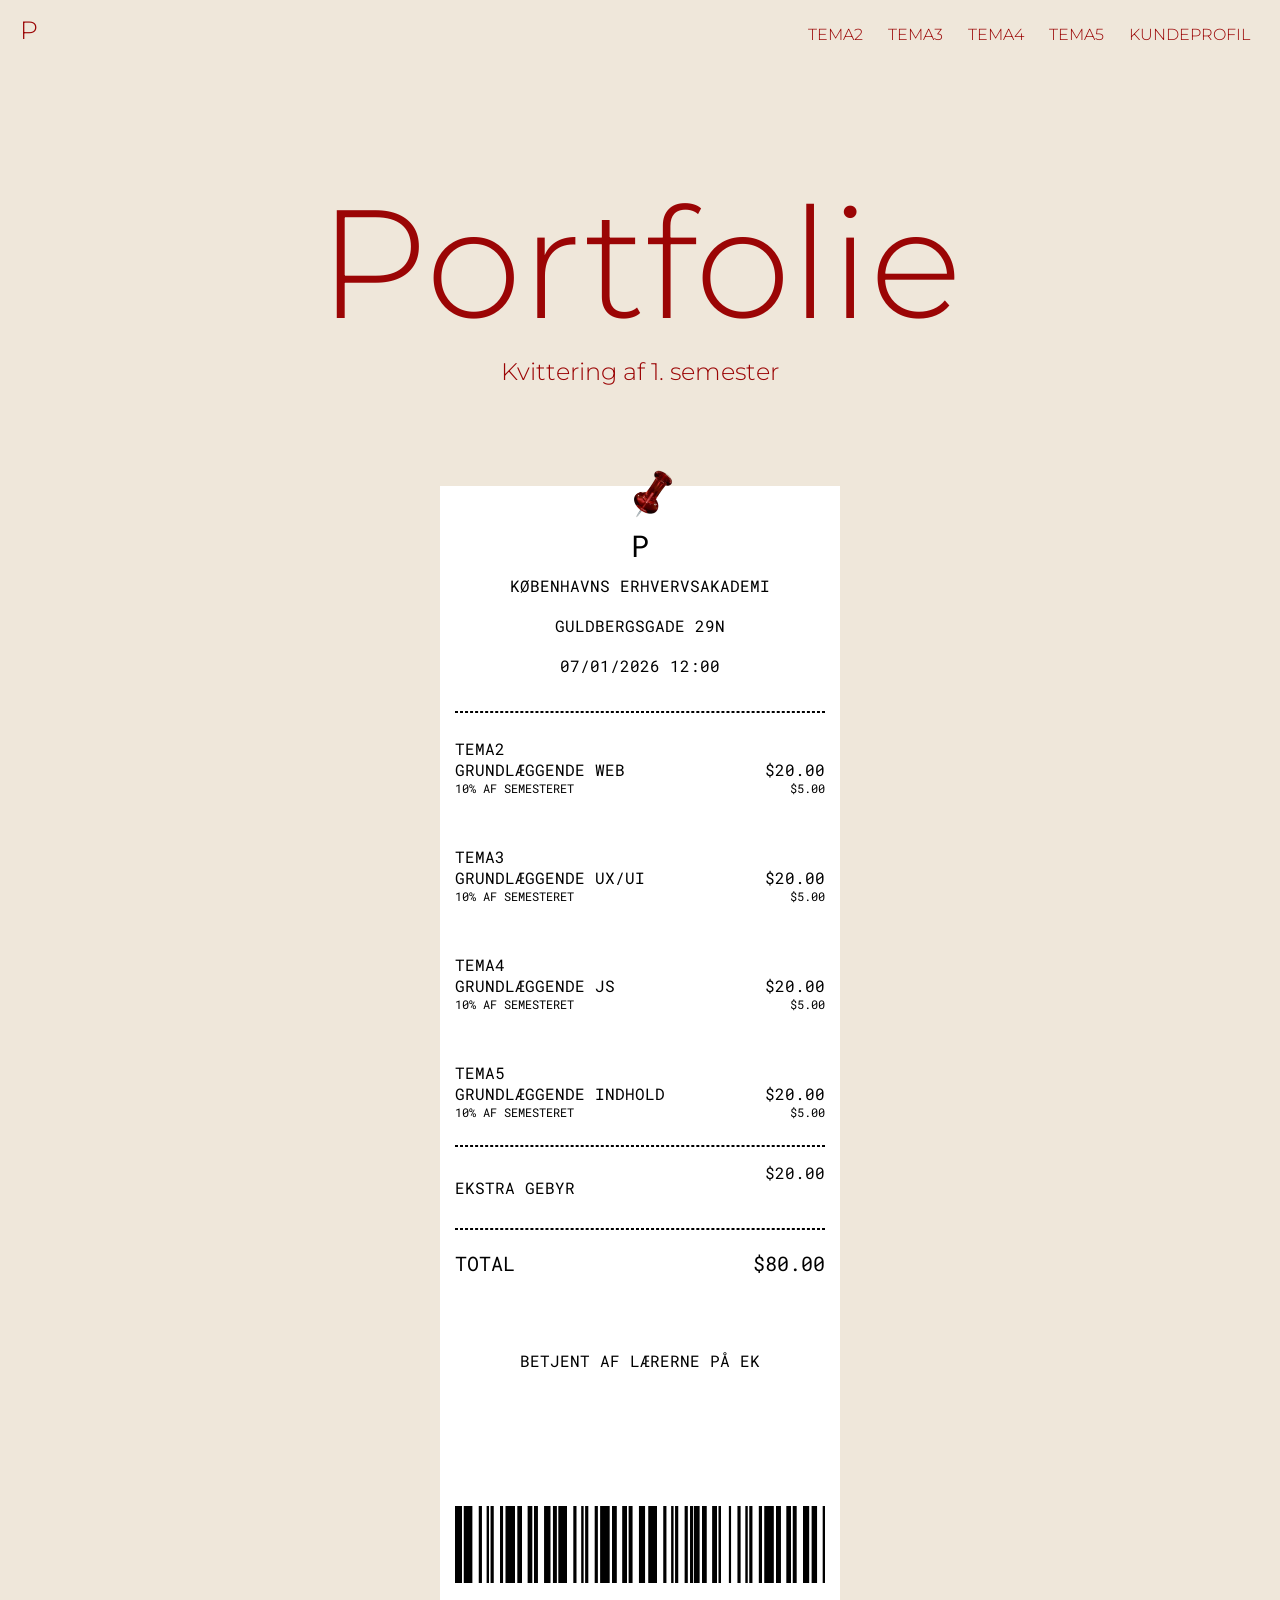
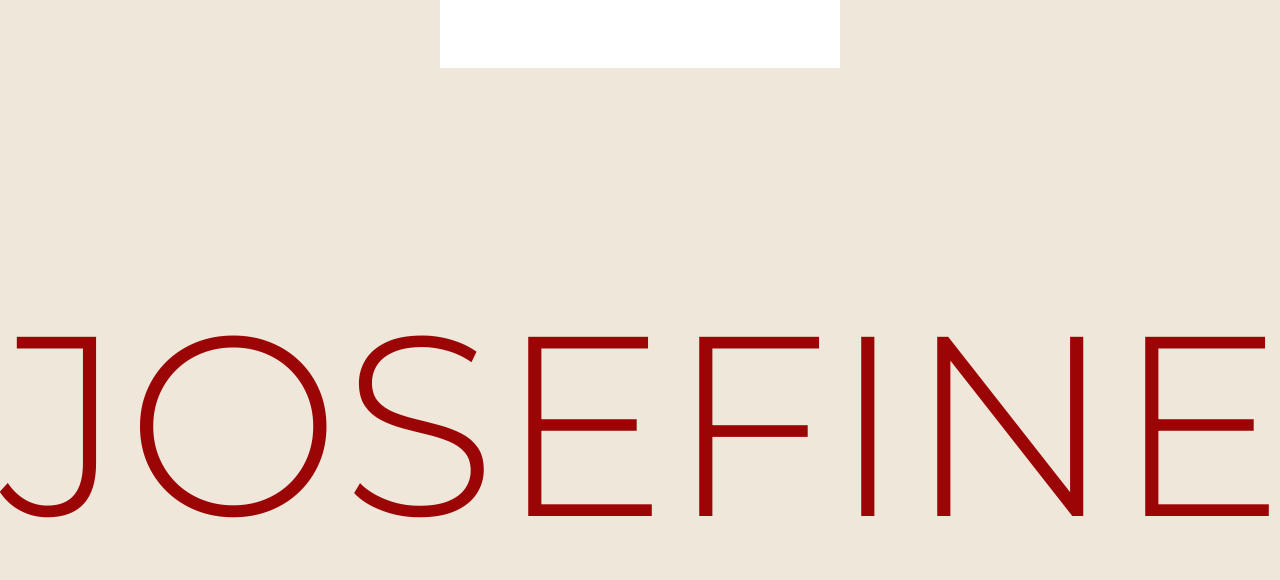
==== index.html @ 10d96a1a "new" ====
<!DOCTYPE html>
<html lang="da">

<head>
    <meta charset="UTF-8">
    <meta name="viewport" content="width=device-width, initial-scale=1.0">
    <title>Portfolie Josefine</title>
    <link rel="stylesheet" href="generel.css">
    <link rel="stylesheet" href="style.css">
    <link rel="stylesheet" href="menu.css">

    <link rel="preconnect" href="https://fonts.googleapis.com">
    <link rel="preconnect" href="https://fonts.gstatic.com" crossorigin>
    <link href="https://fonts.googleapis.com/css2?family=Montserrat:ital,wght@0,100..900;1,100..900&display=swap"
        rel="stylesheet">

    <link rel="preconnect" href="https://fonts.googleapis.com">
    <link rel="preconnect" href="https://fonts.gstatic.com" crossorigin>
    <link
        href="https://fonts.googleapis.com/css2?family=Montserrat:ital,wght@0,100..900;1,100..900&family=Roboto+Mono:ital,wght@0,100..700;1,100..700&display=swap"
        rel="stylesheet">

</head>

<body>
    <header>
        <div>
            <a class="logo" href="index.html">P</a>
        </div>
        <nav>
            <ul class="menu">
                <li><a href="tema2.html">tema2</a></li>
                <li><a href="tema3.html">tema3</a></li>
                <li><a href="tema4.html">tema4</a></li>
                <li><a href="tema5.html">tema5</a></li>
                <li><a href="kundeprofil.html">kundeprofil</a></li>

            </ul>


            <button class="burger">
                <span class="line"></span>
                <span class="line"></span>
                <span class="line"></span>
            </button>
        </nav>


    </header>

    <main>
        <div class="overskrift">
            <h1>Portfolie</h1>
            <h2>Kvittering af 1. semester</h2>
        </div>


        <div class="kvittering">

            <div class="pin_container">
                <img class="pin" src="img/pin.png" alt="pin">
            </div>

            <div class="adresse">
                <p class="p_kvit">P</p>
                <p>KØBENHAVNS ERHVERVSAKADEMI</p>
                <p>GULDBERGSGADE 29N</p>
                <p>07/01/2026 12:00</p>
            </div>
            <hr>

            <div>

                <div class="tema_kvit">
                    <p>TEMA2</p>
                    <div class="btn_kvit">

                        <a class="titel" href="tema2.html">GRUNDLÆGGENDE WEB</a>
                        <p class="pris">$20.00</p>
                    </div>
                    <div class="procent">
                        <p> 10% AF SEMESTERET</p>
                        <p class="pris">$5.00</p>
                    </div>
                </div>

                <div class="tema_kvit">
                    <p>TEMA3</p>
                    <div class="btn_kvit">
                        <a class="titel" href="tema3.html">GRUNDLÆGGENDE UX/UI</a>
                        <p class="pris">$20.00</p>
                    </div>
                    <div class="procent">
                        <p> 10% AF SEMESTERET</p>
                        <p class="pris">$5.00</p>
                    </div>
                </div>

                <div class="tema_kvit">
                    <p>TEMA4</p>
                    <div class="btn_kvit">
                        <a class="titel" href="tema4.html">GRUNDLÆGGENDE JS</a>
                        <p class="pris">$20.00</p>
                    </div>
                    <div class="procent">
                        <p>10% AF SEMESTERET</p>
                        <p class="pris">$5.00</p>
                    </div>
                </div>

                <div class="tema_kvit">
                    <p>TEMA5</p>
                    <div class="btn_kvit">
                        <a class="titel" href="tema5.html">GRUNDLÆGGENDE INDHOLD</a>
                        <p class="pris">$20.00</p>
                    </div>
                    <div class="procent">
                        <p>10% AF SEMESTERET</p>
                        <p class="pris">$5.00</p>
                    </div>
                </div>




            </div>

            <hr>

            <div class="gebyr">
                <p class="gebyr">EKSTRA GEBYR</p>
                <p class="pris">$20.00</p>
            </div>


            <hr>


            <div class="total">
                <p>TOTAL</p>
                <p>$80.00</p>
            </div>


            <p class="betjent">BETJENT AF LÆRERNE PÅ EK</p>


            <div>
                <img class="stregkode" src="img/stregkode.png" alt="stregkode">
            </div>


        </div>


    </main>


    <footer>
        <div>
            <h1 class="josefine">JOSEFINE</h1>
        </div>
    </footer>

    <script src="generel.js"></script>
</body>

</html>
---- generel.css ----
/*************** Reset *********************/
* {
  margin: 0;
  padding: 0;
  box-sizing: border-box;
}

img {
  width: 100%;
  height: auto;
  display: block;
}

:root {
  --primary-bg-color: #efe7da;
  --primary-color: #000000;
  --pimary-nav-h1-color: #9b0505;
  --card-bg-color: white;
}

body {
  background-color: var(--primary-bg-color);
}

h1 {
  color: var(--pimary-nav-h1-color);
  font-family: "Montserrat", sans-serif;
  font-weight: 300;

  font-size: clamp(100px, 12vw, 250px);
  /* font-size: 85px; */
  text-align: center;
}

h2 {
  color: var(--pimary-nav-h1-color);
  font-family: "Montserrat", sans-serif;
  font-weight: 300;

  text-align: center;
}

p {
  font-family: "Roboto Mono", monospace;
}

.titel {
  color: black;
  font-family: "Roboto Mono", monospace;
  text-decoration: none;
}
/* 
a {
  font-weight: 300;
  font-family: "Montserrat", sans-serif;
  color: var(--pimary-nav-h1-color);
  text-transform: uppercase;
  text-decoration: none;
} */
---- style.css ----
.overskrift {
  padding-bottom: 100px;
  padding-top: 100px;
}

/**********kvittering*********/

.kvittering {
  display: flex;
  align-items: stretch; /**gør at børnene fylder hele bredden**/

  background-color: var(--card-bg-color);
  max-width: 400px;
  margin: auto;
  padding: 15px;
  margin-bottom: 200px;

  flex-direction: column; /*gør elemterne i boksen lodrette og ikke vandrette*/
}

.p_kvit {
  font-size: 30px;
}

hr {
  width: 100%; /**når hr er et grid bliver den usynlig, så det fikser den**/
  border: 1px dashed black; /*for at gøre dem stiplet*/
}

.adresse {
  padding-top: 25px;
  padding-bottom: 25px;
  line-height: 40px;
  text-align: center; /**får teksten i midten**/
}

.tema_kvit {
  padding-top: 25px;
  padding-bottom: 25px;
}

.btn_kvit {
  display: flex;
  justify-content: space-between;
}

.procent {
  font-size: 12px;

  display: flex;
  justify-content: space-between;
}

.pris {
  margin-left: auto;
}

.gebyr {
  display: flex;
  justify-content: space-between;

  padding-top: 15px;
  padding-bottom: 15px;
}

.total {
  display: flex;
  justify-content: space-between;

  padding-top: 20px;
  font-size: 20px;
}

.betjent {
  padding-top: 65px;
  padding-bottom: 25px;
  line-height: 40px;
  text-align: center; /**får teksten i midten**/
}

/*****img*****/

.pin_container {
  justify-items: center; /*gør pinen ligger i midten*/
  position: relative; /*gør det muligt at min pin kan ligges relativt*/
  overflow: visible; /*gør at når min pin stikker ud, så den ikke klippet af*/
}

.pin {
  position: absolute; /*så man kan rykke billedet hen hvor man vil uden det påvirker forældre boksen*/
  top: -32px; /* Flytter billedet 50px op over containerens top */
  left: 46%; /* Centrerer vandret */

  width: 50px;
}

.stregkode {
  padding-top: 100px;
  padding-bottom: 70px;
}

.pc_container {
  justify-items: center; /*gør pinen ligger i midten*/
  position: relative; /*gør det muligt at min pin kan ligges relativt*/
}

.computer {
  position: absolute; /*så man kan rykke billedet hen hvor man vil uden det påvirker forældre boksen*/
  top: 33px; /* Flytter billedet 50px op over containerens top */
  left: -4%; /* Centrerer vandret */
}

.tema2forside {
  width: 350px;
}

/*******andet********/

.josefine {
  text-align: center;
  font-size: clamp(100px, 20vw, 400px);
}

/*********tema*******/
.card {
  background-color: white;
  width: 350px;
  height: 350px;
  padding: 23px;

  margin-top: 20%;
  margin-bottom: 20%;
}

.pin2 {
  position: absolute; /*så man kan rykke billedet hen hvor man vil uden det påvirker forældre boksen*/
  top: -50px; /* Flytter billedet 50px op over containerens top */
  left: 46%; /* Centrerer vandret */

  width: 50px;
}

.card2 {
  background-color: white;
  background-position: 20% center;
  width: 350px;
  height: 350px;
  padding: 23px;
}

.card3 {
  background-color: white;
  padding-top: 25px;
  width: 350px;
  height: 350px;
}
---- menu.css ----
/****************** menu ****************/
.logo {
  font-weight: 300;
  font-family: "Montserrat", sans-serif;
  font-size: 25px;
  color: var(--pimary-nav-h1-color);
  text-transform: uppercase;
  text-decoration: none;
}

header {
  position: sticky;
  top: 0;
  padding: 15px 20px;
  display: flex;
  justify-content: space-between;
}

.menu {
  display: flex;
  list-style: none;
  margin: 0;
  padding: 0;
}

.menu li {
  margin-right: 5px;
}

.menu li:last-child {
  margin-right: 0;
}

.menu a {
  display: block;
  padding: 10px;
  transition: color 0.3s;
  text-align: end;

  font-weight: 300;
  font-family: "Montserrat", sans-serif;
  color: var(--pimary-nav-h1-color);
  text-transform: uppercase;
  text-decoration: none;
}

.burger {
  display: none;
  width: 30px;
  height: 20px;
  cursor: pointer;
}

.burger .line {
  display: block;
  width: 100%;
  height: 2px;
  background-color: var(--pimary-nav-h1-color);
  margin-bottom: 5px;
  transition: 0.2s linear;
}

/* .knapheader a {
  text-decoration: none;
  background-color: #3a3a3a;
  color: #ffffff;
  border: 1px solid white;
  padding: 10px 15px;
  font-size: 1.5rem;
}

.knapheader a:hover {
  color: #ba6028;
} */

/********** Mobilfirst **************/
@media screen and (max-width: 800px) {
  .menu {
    display: none;
  }
  .burger {
    display: block;
    background-color: transparent;
    border: 0;
  }
  .burger.active .line:nth-child(1) {
    transform: rotate(45deg) translate(5px, 5px);
    transition: 0.2s linear;
  }

  .burger.active .line:nth-child(2) {
    opacity: 0;
    transition: 0.15s linear;
  }

  .burger.active .line:nth-child(3) {
    transform: rotate(-45deg) translate(5px, -5px);
    transition: 0.2s linear;
  }

  nav.active .menu {
    display: block;
    background-color: transparent;
    position: absolute;
    top: 70px;
    left: 0;
    width: 100%;
    z-index: 1;
  }

  nav.active .menu li {
    margin: 10px 20px;
  }

  nav.active .menu a {
    font-size: 20px;
  }
}
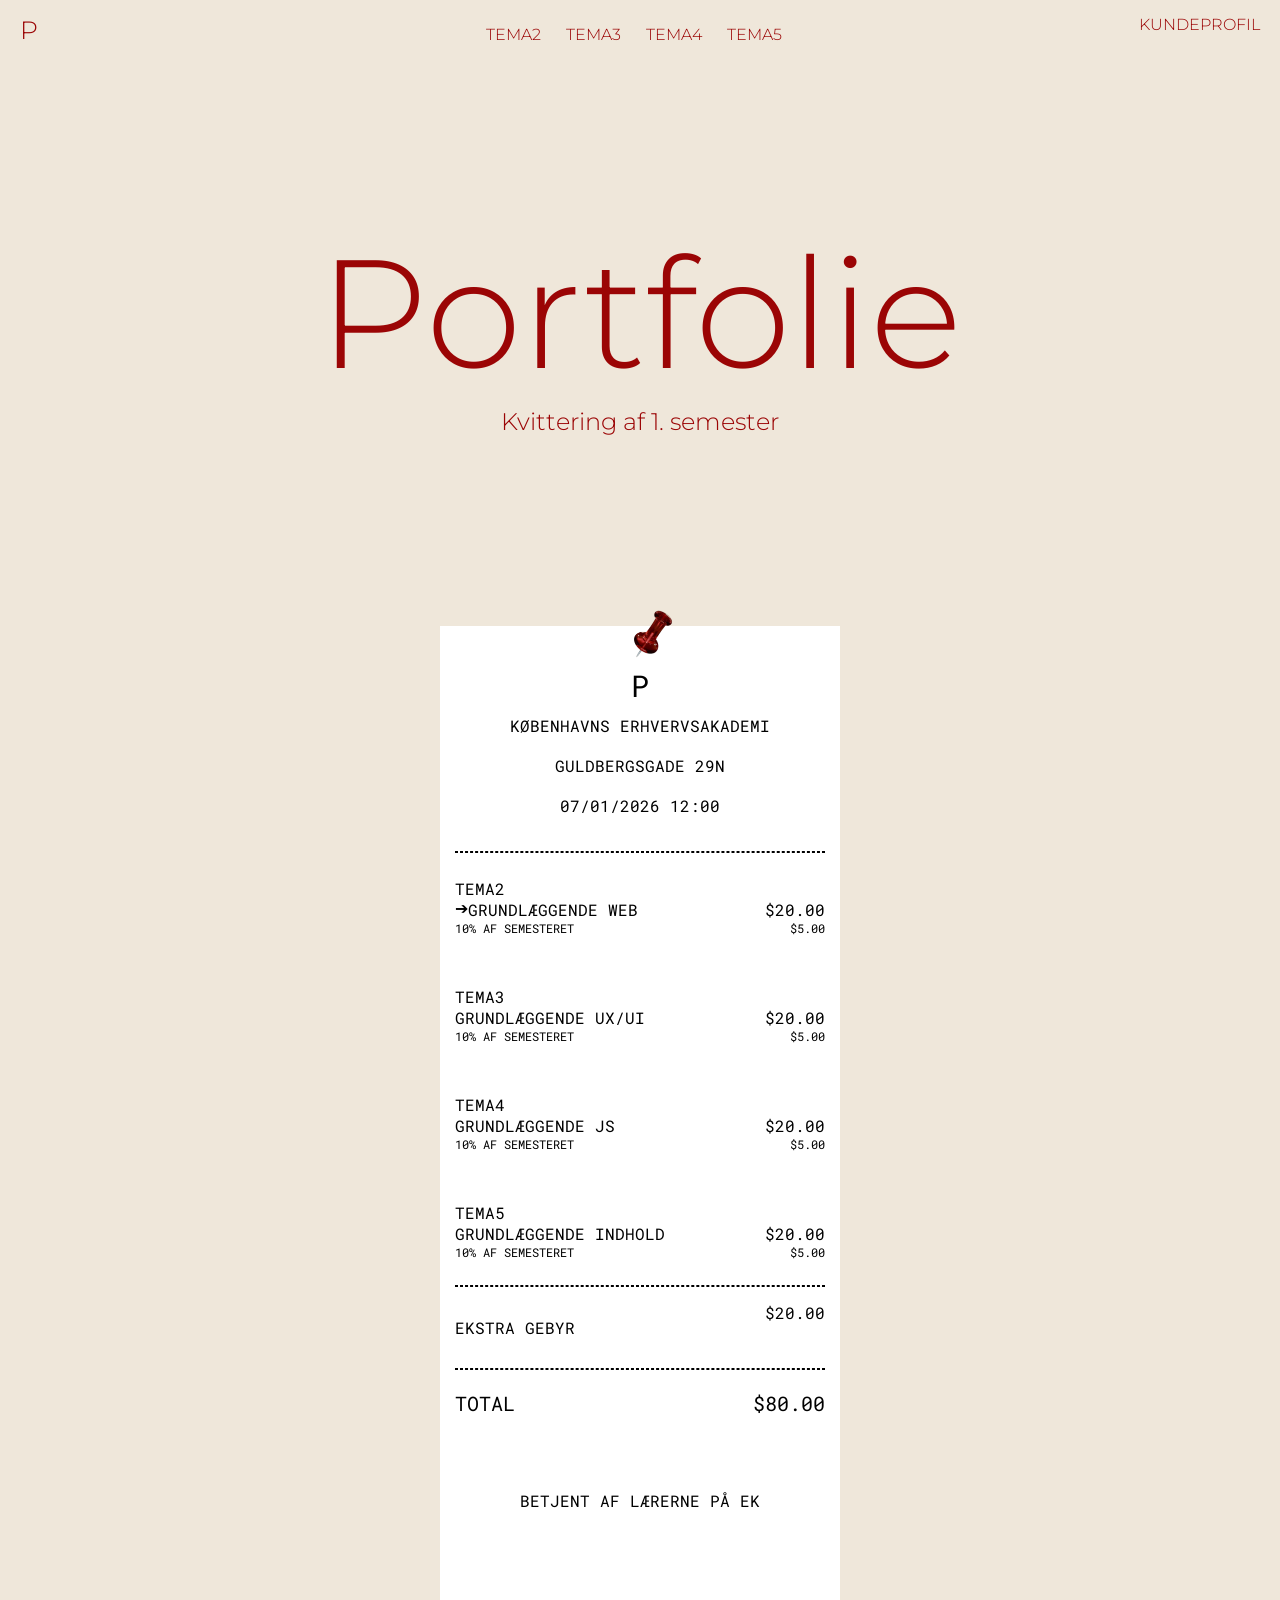
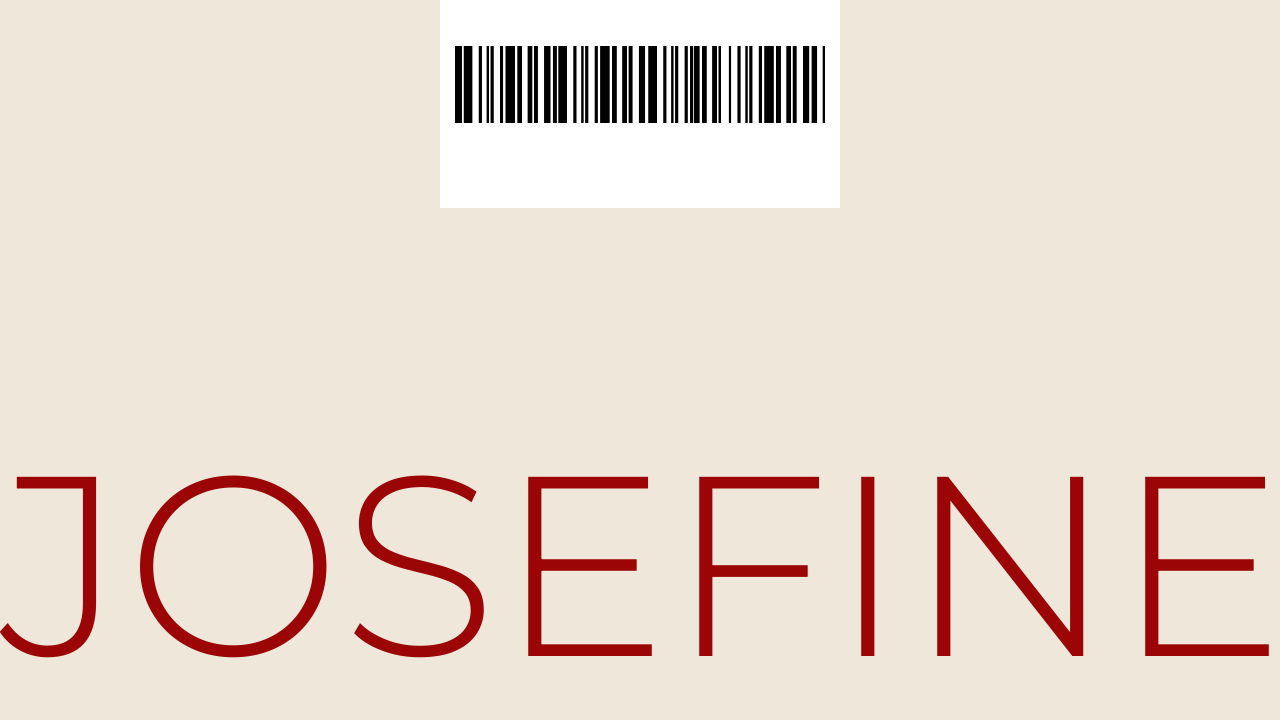
==== commit 7dc33408: "naestenDone" ====
--- a/index.html
+++ b/index.html
@@ -5,9 +5,12 @@
     <meta charset="UTF-8">
     <meta name="viewport" content="width=device-width, initial-scale=1.0">
     <title>Portfolie Josefine</title>
+    <link rel="icon" type="image/x-icon" href="img/favIkon.png">
+
     <link rel="stylesheet" href="generel.css">
     <link rel="stylesheet" href="style.css">
     <link rel="stylesheet" href="menu.css">
+    <!-- <link rel="stylesheet" href="hover.css"> -->
 
     <link rel="preconnect" href="https://fonts.googleapis.com">
     <link rel="preconnect" href="https://fonts.gstatic.com" crossorigin>
@@ -24,27 +27,34 @@
 
 <body>
     <header>
-        <div>
+        <div class="logo_container">
             <a class="logo" href="index.html">P</a>
         </div>
-        <nav>
-            <ul class="menu">
-                <li><a href="tema2.html">tema2</a></li>
-                <li><a href="tema3.html">tema3</a></li>
-                <li><a href="tema4.html">tema4</a></li>
-                <li><a href="tema5.html">tema5</a></li>
-                <li><a href="kundeprofil.html">kundeprofil</a></li>
-
-            </ul>
 
 
-            <button class="burger">
-                <span class="line"></span>
-                <span class="line"></span>
-                <span class="line"></span>
-            </button>
+        <div class="menu_container">
+            <nav>
+                <ul class="menu" id="menu">
+                    <li><a href="tema2.html">tema2</a></li>
+                    <li><a href="tema3.html">tema3</a></li>
+                    <li><a href="tema4.html">tema4</a></li>
+                    <li><a href="tema5.html">tema5</a></li>
+
+                </ul>
+        </div>
+
+        <div class="kunde_container">
+            <ul>
+                <li><a class="kundeprofil" id="kunde" href="kundeprofil.html">kundeprofil</a></li>
+            </ul>
+        </div>
+
+        <button class="burger">
+            <span class="line"></span>
+            <span class="line"></span>
+            <span class="line"></span>
+        </button>
         </nav>
-
 
     </header>
 
@@ -72,9 +82,11 @@
             <div>
 
                 <div class="tema_kvit">
+
                     <p>TEMA2</p>
+
                     <div class="btn_kvit">
-
+                        <span class="arrow">➔</span>
                         <a class="titel" href="tema2.html">GRUNDLÆGGENDE WEB</a>
                         <p class="pris">$20.00</p>
                     </div>
@@ -83,6 +95,10 @@
                         <p class="pris">$5.00</p>
                     </div>
                 </div>
+
+
+
+
 
                 <div class="tema_kvit">
                     <p>TEMA3</p>
--- a/generel.css
+++ b/generel.css
@@ -16,6 +16,7 @@
   --primary-color: #000000;
   --pimary-nav-h1-color: #9b0505;
   --card-bg-color: white;
+  --alm-font: "Roboto Mono", monospace;
 }
 
 body {
@@ -49,6 +50,11 @@
   font-family: "Roboto Mono", monospace;
   text-decoration: none;
 }
+
+hr {
+  width: 100%; /**når hr er et grid bliver den usynlig, så det fikser den**/
+  border: 1px dashed black; /*for at gøre dem stiplet*/
+}
 /* 
 a {
   font-weight: 300;
@@ -57,3 +63,7 @@
   text-transform: uppercase;
   text-decoration: none;
 } */
+
+li {
+  list-style: none;
+}
--- a/style.css
+++ b/style.css
@@ -1,6 +1,6 @@
 .overskrift {
-  padding-bottom: 100px;
-  padding-top: 100px;
+  padding-bottom: 190px;
+  padding-top: 150px;
 }
 
 /**********kvittering*********/
@@ -22,11 +22,6 @@
   font-size: 30px;
 }
 
-hr {
-  width: 100%; /**når hr er et grid bliver den usynlig, så det fikser den**/
-  border: 1px dashed black; /*for at gøre dem stiplet*/
-}
-
 .adresse {
   padding-top: 25px;
   padding-bottom: 25px;
@@ -122,14 +117,14 @@
 }
 
 /*********tema*******/
-.card {
-  background-color: white;
-  width: 350px;
-  height: 350px;
-  padding: 23px;
-
-  margin-top: 20%;
-  margin-bottom: 20%;
+
+.grid_1 {
+  display: flex;
+  flex-direction: column;
+  align-items: center;
+  max-width: 1000px;
+  margin-bottom: 100px;
+  margin: 100px auto;
 }
 
 .pin2 {
@@ -140,12 +135,21 @@
   width: 50px;
 }
 
+.card {
+  background-color: white;
+  width: 350px;
+  height: 350px;
+  padding: 23px;
+  margin-top: 150px;
+}
+
 .card2 {
   background-color: white;
   background-position: 20% center;
   width: 350px;
   height: 350px;
   padding: 23px;
+  margin-top: 150px;
 }
 
 .card3 {
@@ -153,4 +157,146 @@
   padding-top: 25px;
   width: 350px;
   height: 350px;
-}
+  margin-top: 150px;
+}
+
+.h1tema {
+  margin-top: 190px;
+}
+
+.overskriftTema {
+  margin-bottom: 200px;
+}
+
+.linkSite {
+  text-align: center;
+  /* color: #9b0505;
+  font-style: none; */
+  /* width: 100%; */
+}
+
+.site {
+  color: #9b0505;
+  padding: 10px;
+
+  background-color: white;
+  font-family: "Montserrat", sans-serif;
+  font-size: 30px;
+}
+
+@media screen and (min-width: 800px) {
+  .grid_1 {
+    display: grid;
+    grid-template-columns: 1fr 1fr;
+    row-gap: 80px;
+    justify-items: center;
+    overflow: visible;
+    margin-top: 150px;
+    /* grid-template-rows: auto auto; */
+  }
+
+  .card2 {
+    position: relative;
+    transform: translateY(240px);
+    z-index: 2;
+  }
+
+  .card3 {
+    position: relative;
+    transform: translateY(240px);
+    z-index: 2;
+  }
+}
+
+/*****************kundeprofil******************/
+
+.mainCard {
+  background-color: white;
+  max-width: 500px;
+  align-items: center;
+  margin: 100px auto;
+}
+
+.overskriftKunde {
+  margin: 20px;
+  padding-top: 70px;
+  padding-bottom: 50px;
+}
+
+.h1Kunde {
+  font-size: 100px;
+  text-align: start;
+}
+
+.h1semester {
+  font-size: 70px;
+  text-align: start;
+}
+
+.grid_1_1 {
+  display: grid;
+  grid-template-columns: 1fr 1fr;
+  justify-items: end; /* venstre kolonne skubbes mod midten */
+  align-items: center;
+  gap: 0; /* ingen afstand */
+  margin: auto;
+}
+
+.grid_1_1 > :nth-child(2) {
+  justify-self: start; /* højre kolonne skubbes mod midten */
+}
+
+.imgMig {
+  padding-left: 20px;
+  margin-top: 20px;
+  margin-bottom: 20px;
+  width: 100%; /* tilpasser billedet til kolonnen */
+  height: auto;
+}
+
+.KundeOverskrift {
+  margin-top: 190px;
+  margin-bottom: 200px;
+}
+
+.liste {
+  font-family: "Roboto Mono", monospace;
+  line-height: 70px;
+  font-size: 25px;
+
+  text-transform: uppercase;
+
+  padding-left: 40px;
+}
+
+.cirkel {
+  position: relative;
+  transform: translateY(-133px);
+
+  width: 200px;
+}
+
+.hand {
+  display: inline;
+  font-family: "Just Another Hand", cursive;
+}
+
+.spg {
+  font-family: "Roboto Mono", monospace;
+  text-transform: uppercase;
+  font-size: 25px;
+  margin-top: 40px;
+  margin-left: 20px;
+}
+
+.linje {
+  border: none;
+  border-top: 2px solid #000;
+  width: 400px;
+  margin-left: 20px;
+}
+
+.mainHand {
+  padding-bottom: 150px;
+  margin-bottom: 150px;
+}
--- a/menu.css
+++ b/menu.css
@@ -6,6 +6,7 @@
   color: var(--pimary-nav-h1-color);
   text-transform: uppercase;
   text-decoration: none;
+  padding-right: 90px;
 }
 
 header {
@@ -14,6 +15,14 @@
   padding: 15px 20px;
   display: flex;
   justify-content: space-between;
+  text-transform: uppercase;
+}
+
+.kundeprofil {
+  font-family: "Montserrat", sans-serif;
+  color: var(--pimary-nav-h1-color);
+  text-decoration: none;
+  font-weight: 300;
 }
 
 .menu {
@@ -21,6 +30,7 @@
   list-style: none;
   margin: 0;
   padding: 0;
+  text-align: center;
 }
 
 .menu li {
@@ -60,19 +70,6 @@
   transition: 0.2s linear;
 }
 
-/* .knapheader a {
-  text-decoration: none;
-  background-color: #3a3a3a;
-  color: #ffffff;
-  border: 1px solid white;
-  padding: 10px 15px;
-  font-size: 1.5rem;
-}
-
-.knapheader a:hover {
-  color: #ba6028;
-} */
-
 /********** Mobilfirst **************/
 @media screen and (max-width: 800px) {
   .menu {
@@ -80,6 +77,7 @@
   }
   .burger {
     display: block;
+    justify-content: end;
     background-color: transparent;
     border: 0;
   }
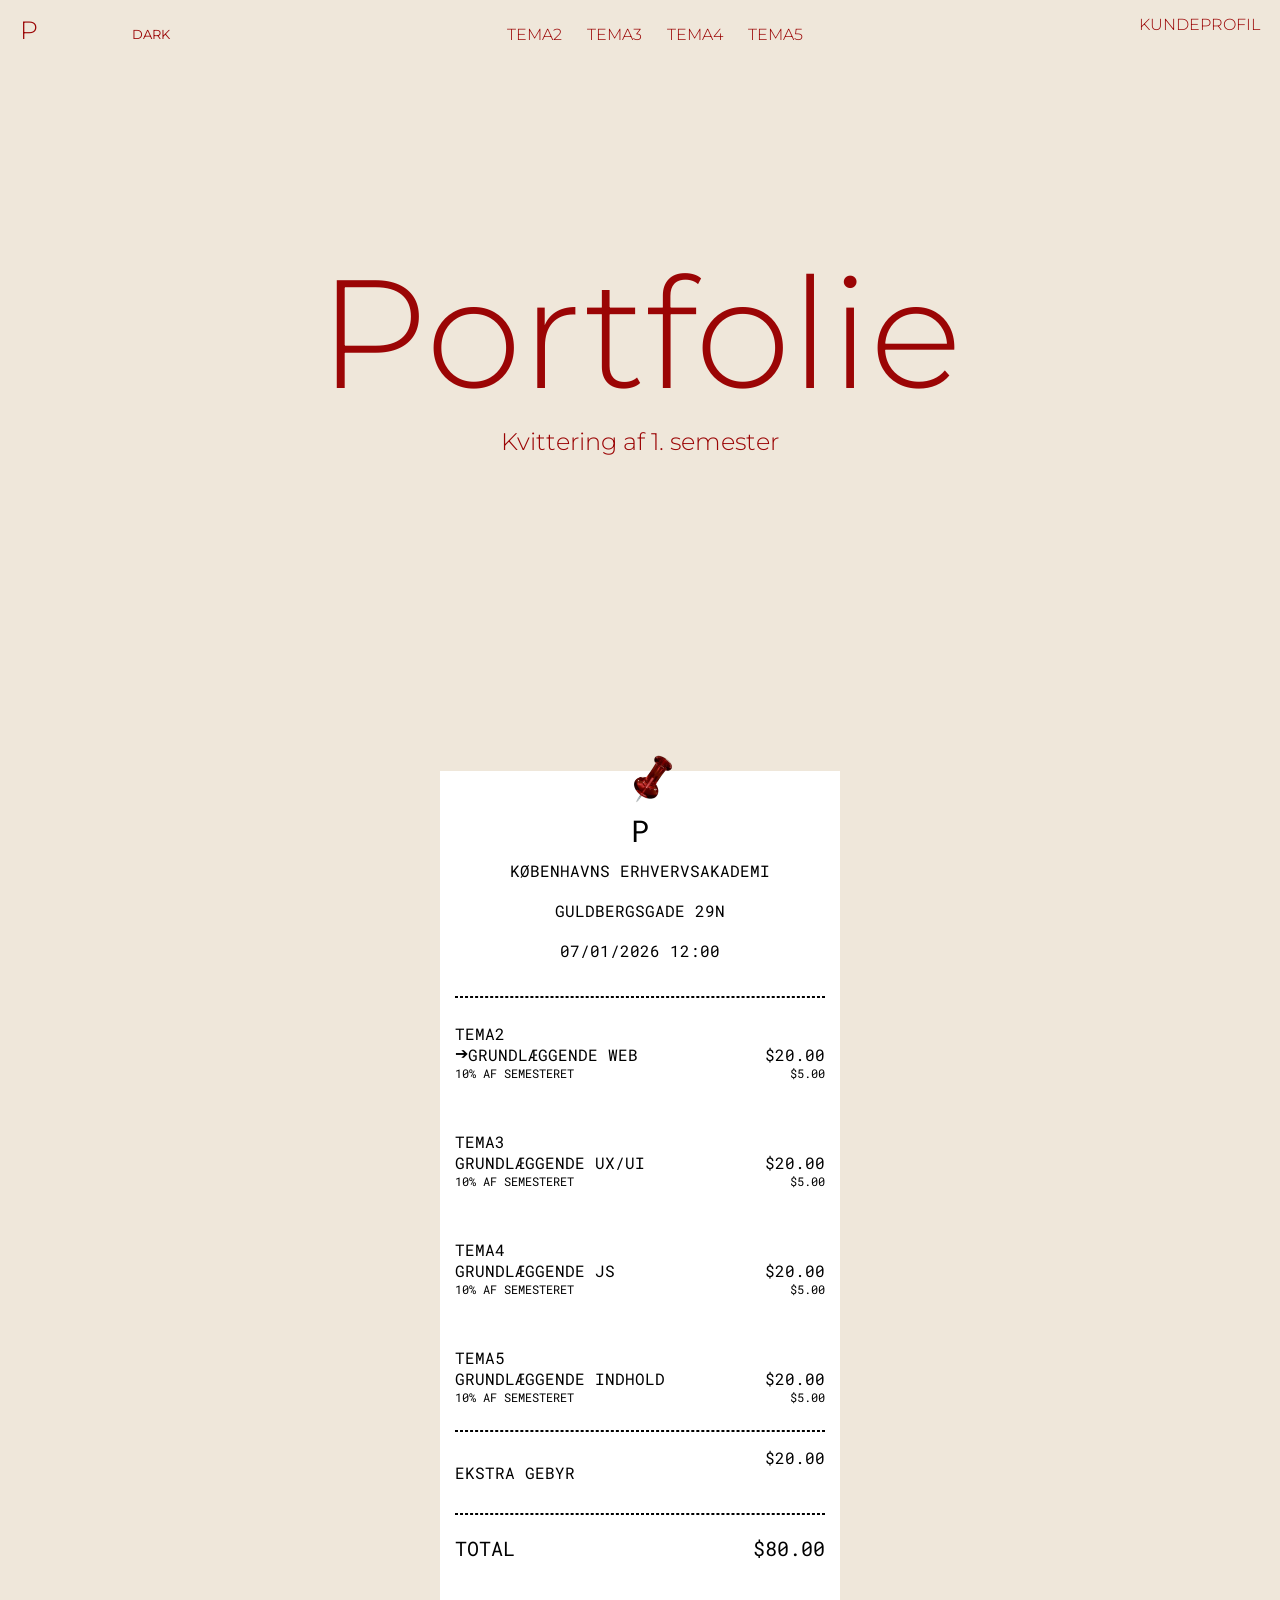
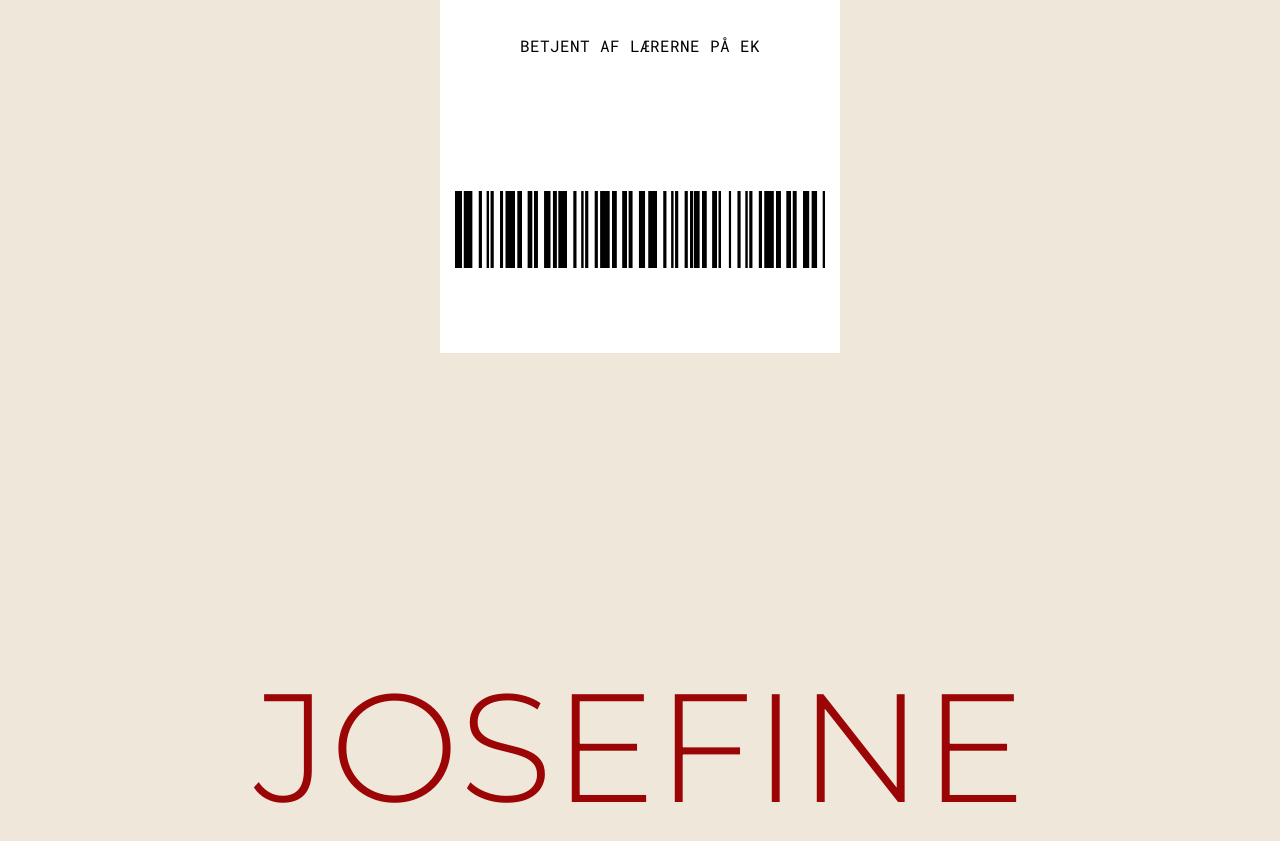
==== commit cf5a9abf: "done" ====
--- a/index.html
+++ b/index.html
@@ -2,14 +2,15 @@
 <html lang="da">
 
 <head>
+    <meta name="robots" content="noindex">
     <meta charset="UTF-8">
     <meta name="viewport" content="width=device-width, initial-scale=1.0">
     <title>Portfolie Josefine</title>
     <link rel="icon" type="image/x-icon" href="img/favIkon.png">
 
-    <link rel="stylesheet" href="generel.css">
-    <link rel="stylesheet" href="style.css">
-    <link rel="stylesheet" href="menu.css">
+    <link rel="stylesheet" href="css/generel.css">
+    <link rel="stylesheet" href="css/menu.css">
+    <link rel="stylesheet" href="css/style.css">
     <!-- <link rel="stylesheet" href="hover.css"> -->
 
     <link rel="preconnect" href="https://fonts.googleapis.com">
@@ -27,14 +28,17 @@
 
 <body>
     <header>
-        <div class="logo_container">
-            <a class="logo" href="index.html">P</a>
+        <div>
+            <div class="logo_container">
+                <a class="logo" href="index.html">P</a>
+                <button id="dark_btn" class="menuItem">Dark</button>
+            </div>
         </div>
-
 
         <div class="menu_container">
             <nav>
                 <ul class="menu" id="menu">
+
                     <li><a href="tema2.html">tema2</a></li>
                     <li><a href="tema3.html">tema3</a></li>
                     <li><a href="tema4.html">tema4</a></li>
@@ -174,11 +178,12 @@
 
     <footer>
         <div>
-            <h1 class="josefine">JOSEFINE</h1>
+            <h1>JOSEFINE</h1>
         </div>
     </footer>
 
-    <script src="generel.js"></script>
+    <script src="js/dark.js"></script>
+    <script src="js/generel.js"></script>
 </body>
 
 </html>
--- a/css/generel.css
+++ b/css/generel.css
@@ -0,0 +1,81 @@
+/*************** Reset *********************/
+* {
+  margin: 0;
+  padding: 0;
+  box-sizing: border-box;
+}
+
+img {
+  width: 100%;
+  height: auto;
+  display: block;
+}
+
+:root {
+  color-scheme: light;
+
+  --primary-bg-color: light-dark(#efe7da, #6e5649);
+
+  --color-text: black;
+  --pimary-nav-h1-color: light-dark(#9b0505, #efe7da);
+
+  --card-bg-color: white;
+
+  --alm-font: "Roboto Mono", monospace;
+  --btn-dark-bg: light-dark(#efe7da, #6e5649);
+  --btn-dark-color: light-dark(#9b0505, #efe7da);
+}
+
+html.dark {
+  color-scheme: dark;
+}
+
+body {
+  background-color: var(--primary-bg-color);
+}
+
+h1 {
+  color: var(--pimary-nav-h1-color);
+  font-family: "Montserrat", sans-serif;
+  font-weight: 300;
+  font-size: clamp(100px, 12vw, 250px);
+  /* font-size: 85px; */
+  text-align: center;
+}
+
+h2 {
+  color: var(--pimary-nav-h1-color);
+  font-family: "Montserrat", sans-serif;
+  font-weight: 300;
+  margin-bottom: 15px;
+  text-align: center;
+}
+
+p {
+  font-family: "Roboto Mono", monospace;
+  color: var(--color-text);
+}
+
+.titel {
+  color: black;
+  font-family: "Roboto Mono", monospace;
+  text-decoration: none;
+}
+
+hr {
+  width: 100%; /**når hr er et grid bliver den usynlig, så det fikser den**/
+  border: 1px dashed black; /*for at gøre dem stiplet*/
+}
+
+a {
+  color: var(--color-text);
+}
+
+li {
+  list-style: none;
+  color: var(--color-text);
+}
+
+footer {
+  margin-top: 300px;
+}
--- a/css/menu.css
+++ b/css/menu.css
@@ -0,0 +1,116 @@
+/****************** menu ****************/
+.logo {
+  font-weight: 300;
+  font-family: "Montserrat", sans-serif;
+  font-size: 25px;
+  color: var(--pimary-nav-h1-color);
+  text-transform: uppercase;
+  text-decoration: none;
+  padding-right: 90px;
+}
+
+header {
+  position: sticky;
+  top: 0;
+  padding: 15px 20px;
+  display: flex;
+  justify-content: space-between;
+  text-transform: uppercase;
+}
+
+.kundeprofil {
+  font-family: "Montserrat", sans-serif;
+  color: var(--pimary-nav-h1-color);
+  text-decoration: none;
+  font-weight: 300;
+}
+
+.menu {
+  display: flex;
+  list-style: none;
+  margin: 0;
+  padding: 0;
+  text-align: center;
+}
+
+.menu li {
+  margin-right: 5px;
+}
+
+.menu li:last-child {
+  margin-right: 0;
+}
+
+.menu a {
+  display: block;
+  padding: 10px;
+  transition: color 0.3s;
+  text-align: end;
+
+  font-weight: 300;
+  font-family: "Montserrat", sans-serif;
+  color: var(--pimary-nav-h1-color);
+  text-transform: uppercase;
+  text-decoration: none;
+}
+
+.burger {
+  display: none;
+  width: 30px;
+  height: 20px;
+  cursor: pointer;
+}
+
+.burger .line {
+  display: block;
+  width: 100%;
+  height: 2px;
+  background-color: var(--pimary-nav-h1-color);
+  margin-bottom: 5px;
+  transition: 0.2s linear;
+}
+
+/********** Mobilfirst **************/
+@media screen and (max-width: 800px) {
+  .menu {
+    display: none;
+  }
+  .burger {
+    display: block;
+    justify-content: end;
+    background-color: transparent;
+    border: 0;
+  }
+  .burger.active .line:nth-child(1) {
+    transform: rotate(45deg) translate(5px, 5px);
+    transition: 0.2s linear;
+  }
+
+  .burger.active .line:nth-child(2) {
+    opacity: 0;
+    transition: 0.15s linear;
+  }
+
+  .burger.active .line:nth-child(3) {
+    transform: rotate(-45deg) translate(5px, -5px);
+    transition: 0.2s linear;
+  }
+
+  nav.active .menu {
+    display: block;
+    background-color: transparent;
+    position: absolute;
+    top: 70px;
+    left: 0;
+    width: 100%;
+    z-index: 1;
+  }
+
+  nav.active .menu li {
+    margin: 10px 20px;
+  }
+
+  nav.active .menu a {
+    font-size: 20px;
+  }
+}
--- a/css/style.css
+++ b/css/style.css
@@ -0,0 +1,314 @@
+.overskrift {
+  padding-top: 170px;
+  padding-bottom: 300px;
+}
+
+/**********kvittering*********/
+
+.kvittering {
+  display: flex;
+  align-items: stretch; /**gør at børnene fylder hele bredden**/
+
+  background-color: var(--card-bg-color);
+  max-width: 400px;
+  margin: auto;
+  padding: 15px;
+  margin-bottom: 200px;
+  flex-direction: column; /*gør elemterne i boksen lodrette og ikke vandrette*/
+}
+
+.p_kvit {
+  font-size: 30px;
+}
+
+.adresse {
+  padding-top: 25px;
+  padding-bottom: 25px;
+  line-height: 40px;
+  text-align: center; /**får teksten i midten**/
+}
+
+.tema_kvit {
+  padding-top: 25px;
+  padding-bottom: 25px;
+}
+
+.btn_kvit {
+  display: flex;
+  justify-content: space-between;
+}
+
+.procent {
+  font-size: 12px;
+
+  display: flex;
+  justify-content: space-between;
+}
+
+.pris {
+  margin-left: auto;
+}
+
+.gebyr {
+  display: flex;
+  justify-content: space-between;
+
+  padding-top: 15px;
+  padding-bottom: 15px;
+}
+
+.total {
+  display: flex;
+  justify-content: space-between;
+
+  padding-top: 20px;
+  font-size: 20px;
+}
+
+.betjent {
+  padding-top: 65px;
+  padding-bottom: 25px;
+  line-height: 40px;
+  text-align: center; /**får teksten i midten**/
+}
+
+/*****img*****/
+
+.pin_container {
+  justify-items: center; /*gør pinen ligger i midten*/
+  position: relative; /*gør det muligt at min pin kan ligges relativt*/
+  overflow: visible; /*gør at når min pin stikker ud, så den ikke klippet af*/
+}
+
+.pin {
+  position: absolute; /*så man kan rykke billedet hen hvor man vil uden det påvirker forældre boksen*/
+  top: -32px; /* Flytter billedet 50px op over containerens top */
+  left: 46%; /* Centrerer vandret */
+
+  width: 50px;
+}
+
+.stregkode {
+  padding-top: 100px;
+  padding-bottom: 70px;
+}
+
+.pc_container {
+  justify-items: center; /*gør pinen ligger i midten*/
+  position: relative; /*gør det muligt at min pin kan ligges relativt*/
+}
+
+.computer {
+  position: absolute; /*så man kan rykke billedet hen hvor man vil uden det påvirker forældre boksen*/
+  top: 33px; /* Flytter billedet 50px op over containerens top */
+  left: -4%; /* Centrerer vandret */
+}
+
+.tema2forside {
+  width: 350px;
+}
+
+/*********tema*******/
+
+.grid_1 {
+  display: flex;
+  flex-direction: column;
+  align-items: center;
+  max-width: 1000px;
+  margin-bottom: 100px;
+  margin: 100px auto;
+}
+
+.pin2 {
+  position: absolute; /*så man kan rykke billedet hen hvor man vil uden det påvirker forældre boksen*/
+  top: -50px; /* Flytter billedet 50px op over containerens top */
+  left: 46%; /* Centrerer vandret */
+
+  width: 50px;
+}
+
+.card {
+  background-color: white;
+  width: 350px;
+  height: 350px;
+  padding: 23px;
+  margin-top: 150px;
+}
+
+.card2 {
+  background-color: white;
+  background-position: 20% center;
+  width: 350px;
+  height: 350px;
+  padding: 23px;
+  margin-top: 150px;
+}
+
+.card3 {
+  background-color: white;
+  padding-top: 25px;
+  width: 350px;
+  height: 350px;
+  margin-top: 150px;
+}
+
+.h1tema {
+  margin-top: 190px;
+}
+
+.overskriftTema {
+  margin-bottom: 200px;
+}
+
+.linkSite {
+  text-align: center;
+  margin-bottom: 200px;
+}
+
+.site {
+  color: #9b0505;
+  /* padding: 10px; */
+
+  /* background-color: white; */
+  font-family: "Montserrat", sans-serif;
+  /* font-size: 30px; */
+}
+
+@media screen and (min-width: 800px) {
+  .grid_1 {
+    display: grid;
+    grid-template-columns: 1fr 1fr;
+    row-gap: 80px;
+    justify-items: center;
+    overflow: visible;
+    margin-top: 150px;
+    /* grid-template-rows: auto auto; */
+  }
+
+  .card2 {
+    position: relative;
+    transform: translateY(240px);
+    z-index: 2;
+  }
+
+  .card3 {
+    position: relative;
+    transform: translateY(240px);
+    z-index: 2;
+  }
+}
+
+/*****************kundeprofil******************/
+
+.mainCard {
+  background-color: white;
+  max-width: 500px;
+  align-items: center;
+  margin: 100px auto;
+}
+
+.h1Kunde {
+  /* font-size: 100px;
+  text-align: start; */
+
+  font-size: 50px;
+  padding-top: 25px;
+  padding-bottom: 25px;
+  line-height: 56px;
+  text-align: center; /**får teksten i midten**/
+}
+
+.grid_1_1 {
+  display: grid;
+  grid-template-columns: 1fr 1fr;
+  justify-items: end; /* venstre kolonne skubbes mod midten */
+  align-items: center;
+  gap: 0; /* ingen afstand */
+  margin: auto;
+}
+
+.grid_1_1 > :nth-child(2) {
+  justify-self: start; /* højre kolonne skubbes mod midten */
+}
+
+.imgMig {
+  padding-left: 20px;
+  margin-top: 20px;
+  margin-bottom: 20px;
+  width: 100%; /* tilpasser billedet til kolonnen */
+  height: auto;
+}
+
+.KundeOverskrift {
+  margin-top: 190px;
+  margin-bottom: 350px;
+}
+
+.liste {
+  font-family: "Roboto Mono", monospace;
+  line-height: 70px;
+  font-size: 25px;
+
+  padding-left: 40px;
+}
+
+.cirkel {
+  position: relative;
+  transform: translateY(-133px);
+  width: 200px;
+}
+
+.hand {
+  display: inline;
+  font-family: "Shadows Into Light", cursive;
+  font-size: 20px;
+  font-weight: bold;
+}
+
+.spg {
+  font-family: "Roboto Mono", monospace;
+  font-size: 15px;
+  margin-top: 40px;
+  margin-left: 20px;
+}
+
+.linje {
+  border: none;
+  border-top: 2px solid #000;
+  width: 230px;
+  margin-left: 20px;
+}
+
+.tekst {
+  margin-top: 30px;
+  padding: 10px;
+}
+.hjerte {
+  width: 50px;
+  position: absolute; /*så man kan rykke billedet hen hvor man vil uden det påvirker forældre boksen*/
+  top: 1500px; /* Flytter billedet px op over containerens top */
+  left: 56%; /* Flytter billedet vandret */
+}
+
+.stjerne {
+  width: 100px;
+  position: absolute; /*så man kan rykke billedet hen hvor man vil uden det påvirker forældre boksen*/
+  top: 1390px; /* Flytter billedet px op over containerens top */
+  left: 61%; /* Flytter billedet vandret */
+}
+
+.menuItem {
+  color: var(--btn-dark-color);
+  background-color: var(--btn-dark-bg);
+  font-family: "Montserrat", sans-serif;
+  text-transform: uppercase;
+
+  border: none;
+  background: transparent;
+  outline: none;
+  box-shadow: none;
+}
+
+.h2card {
+  color: var(--color-text);
+}
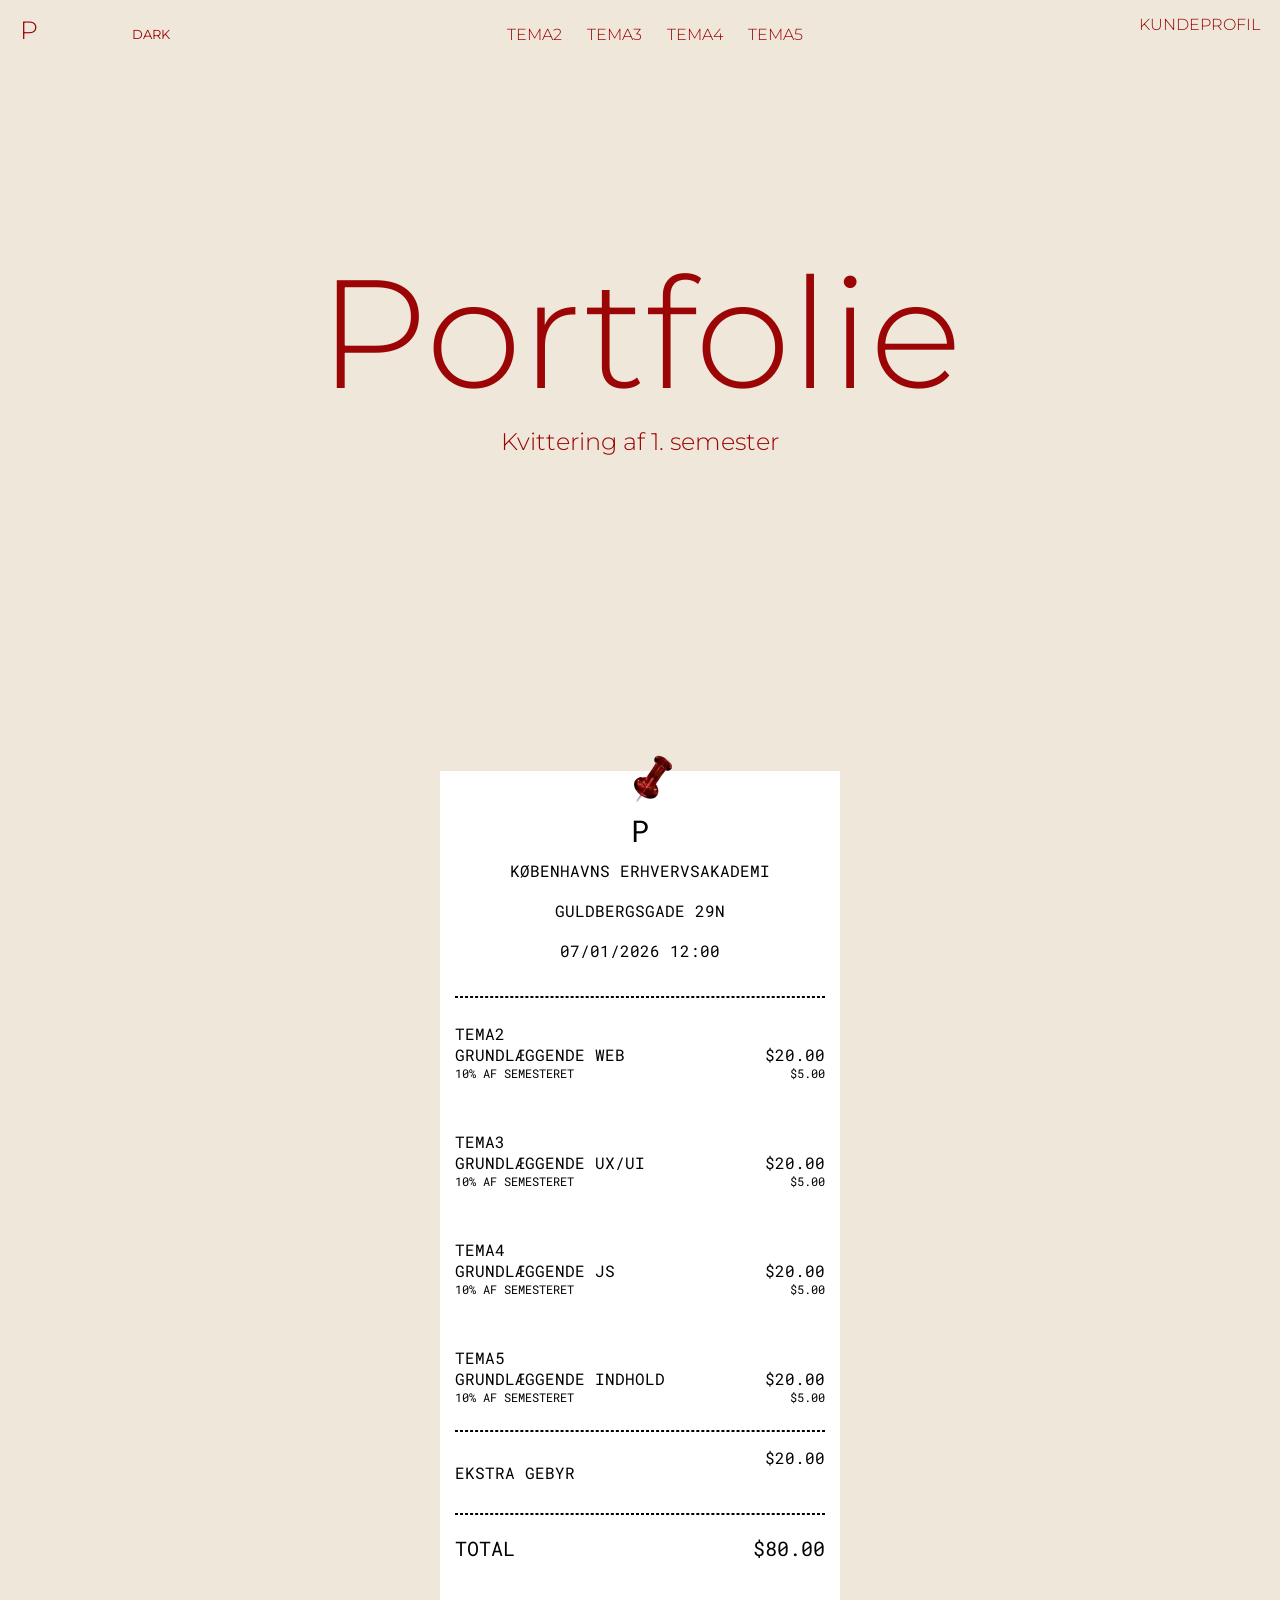
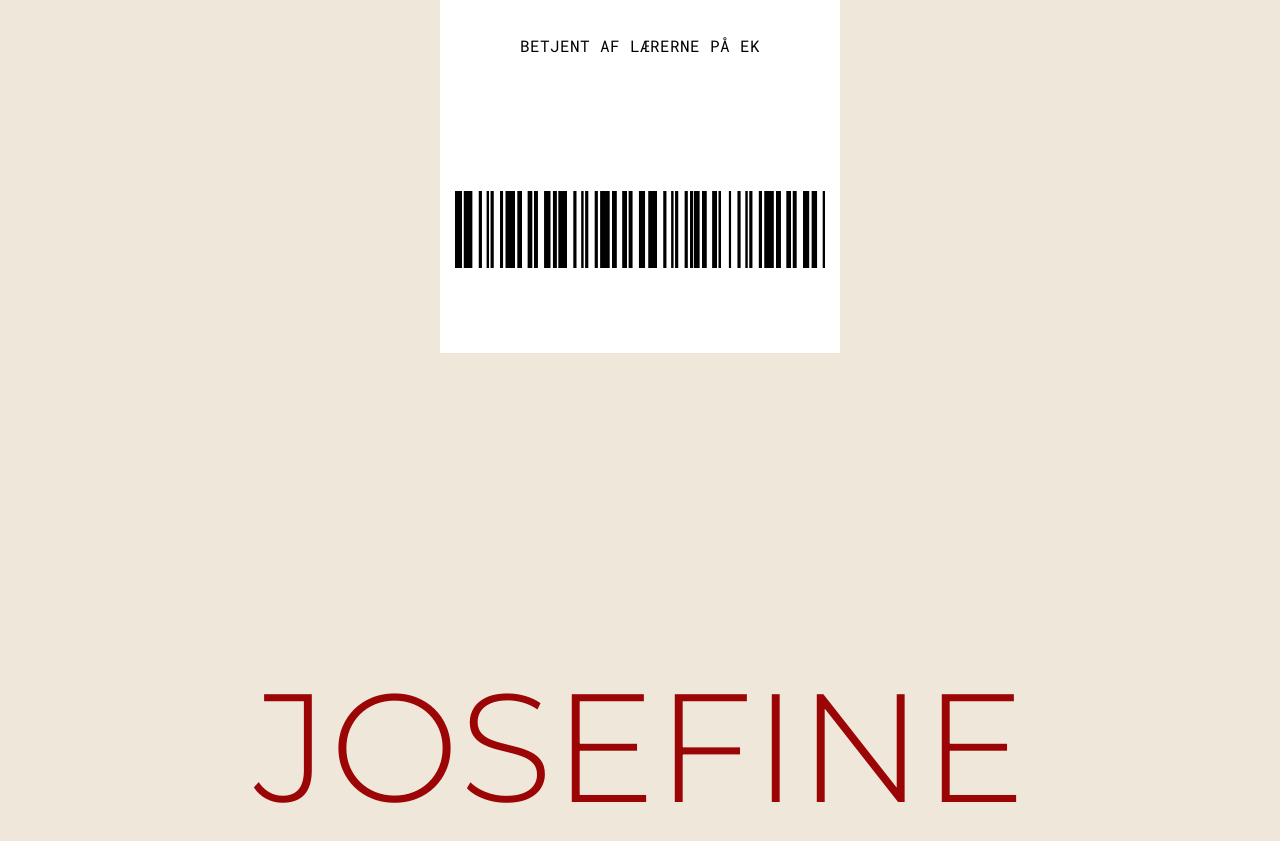
==== commit 99af718d: "nu" ====
--- a/index.html
+++ b/index.html
@@ -90,7 +90,6 @@
                     <p>TEMA2</p>
 
                     <div class="btn_kvit">
-                        <span class="arrow">➔</span>
                         <a class="titel" href="tema2.html">GRUNDLÆGGENDE WEB</a>
                         <p class="pris">$20.00</p>
                     </div>
